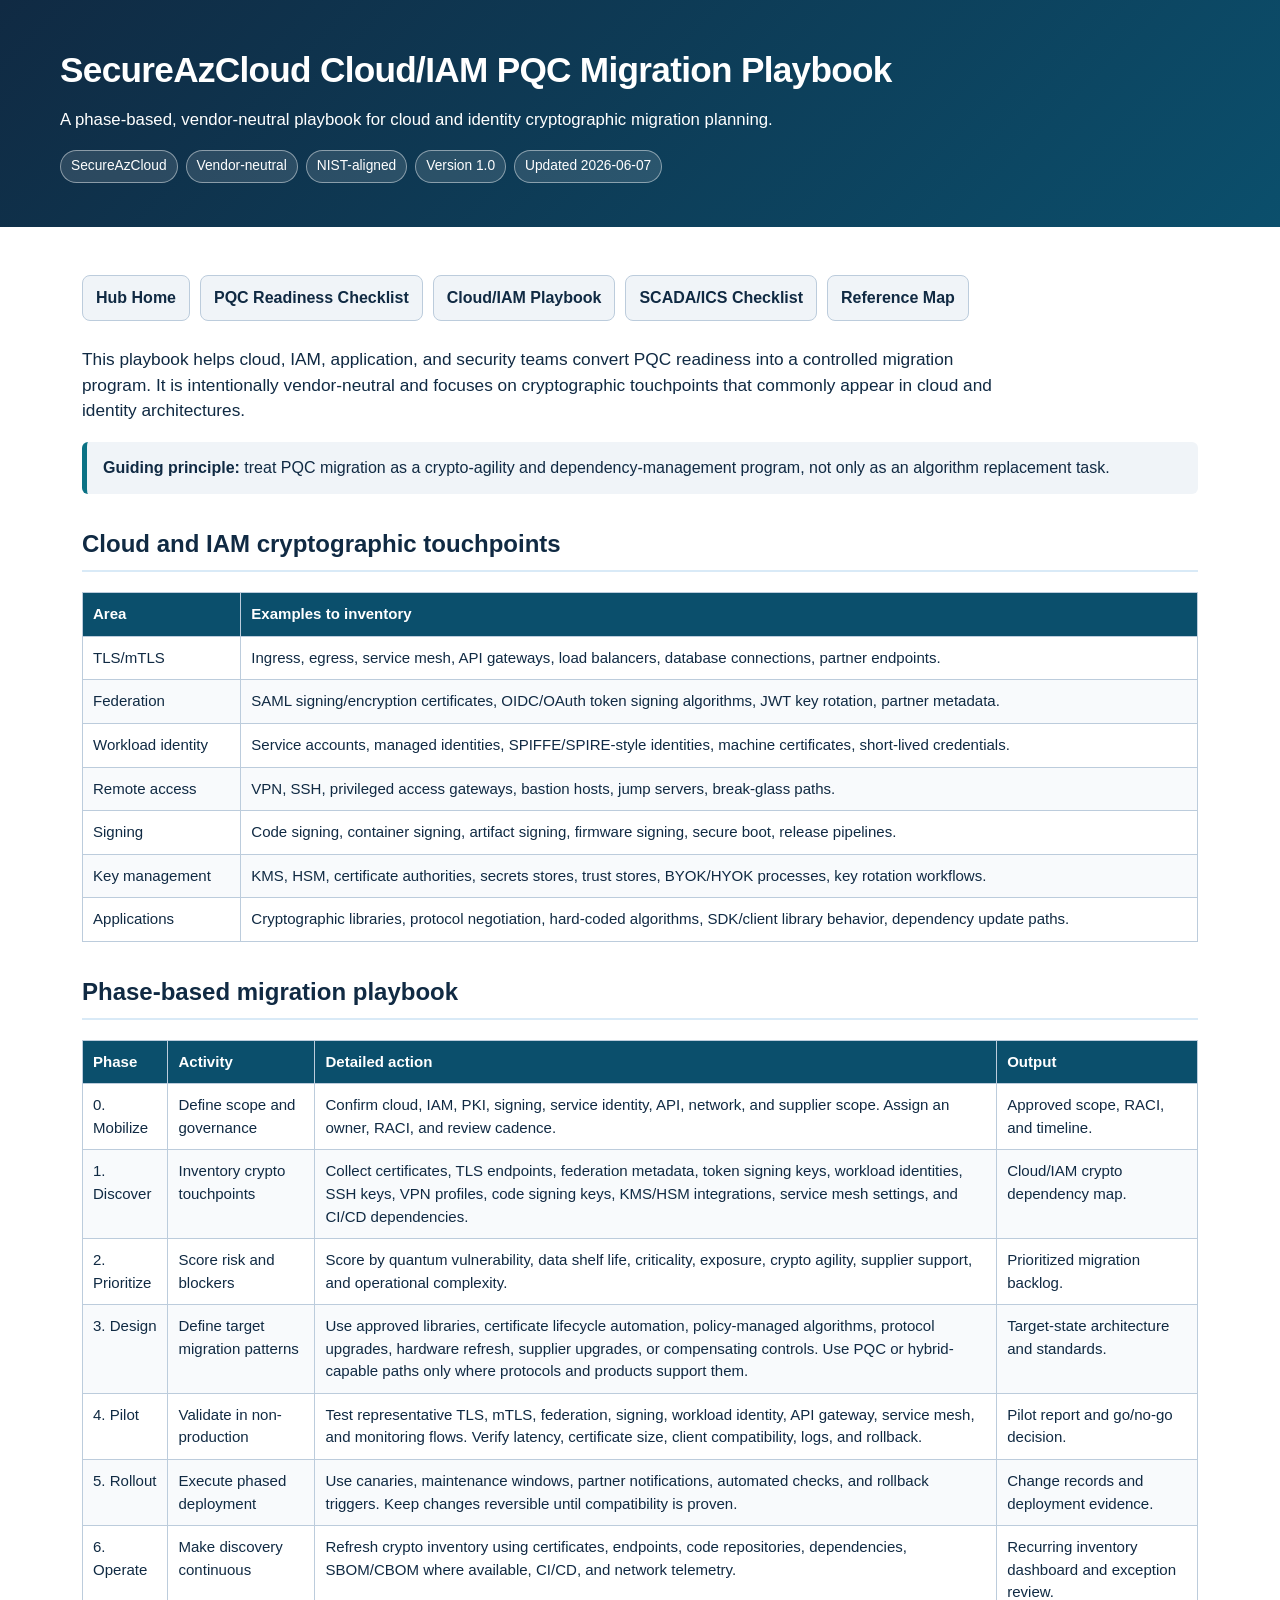
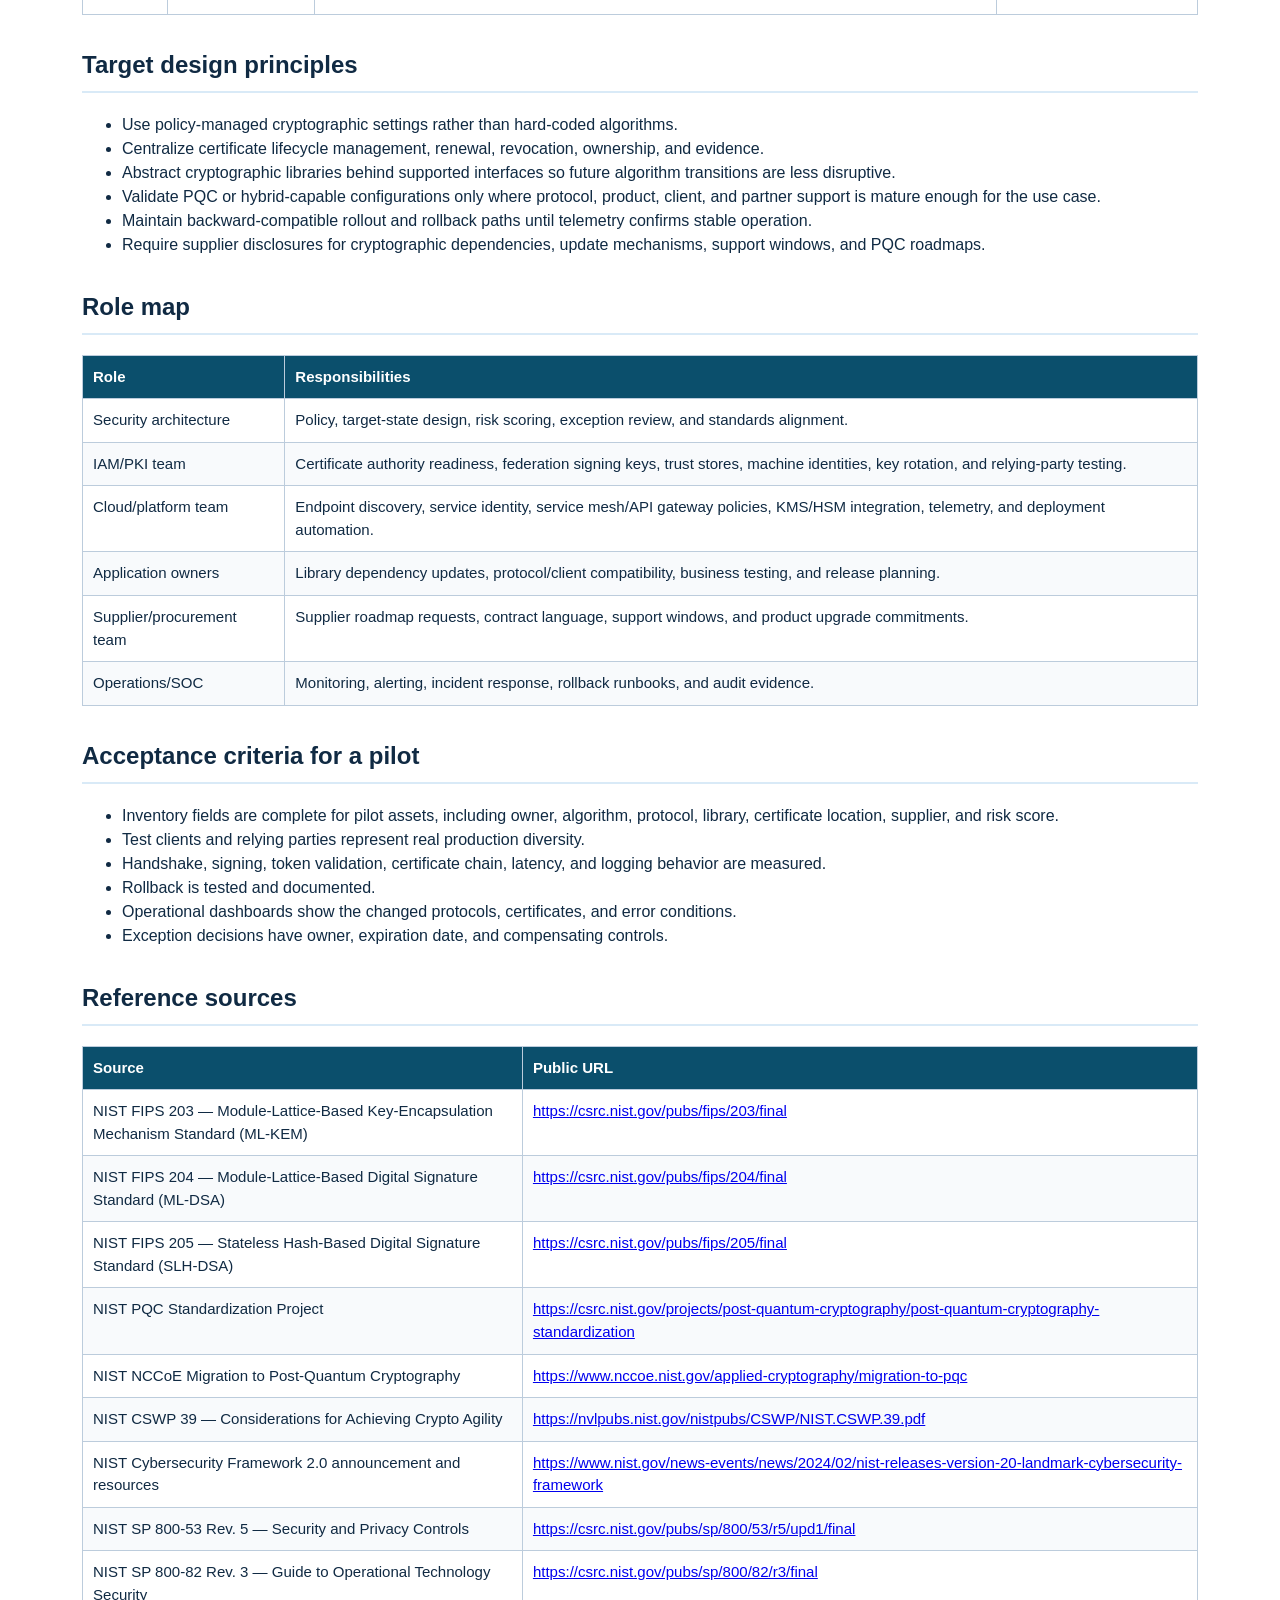
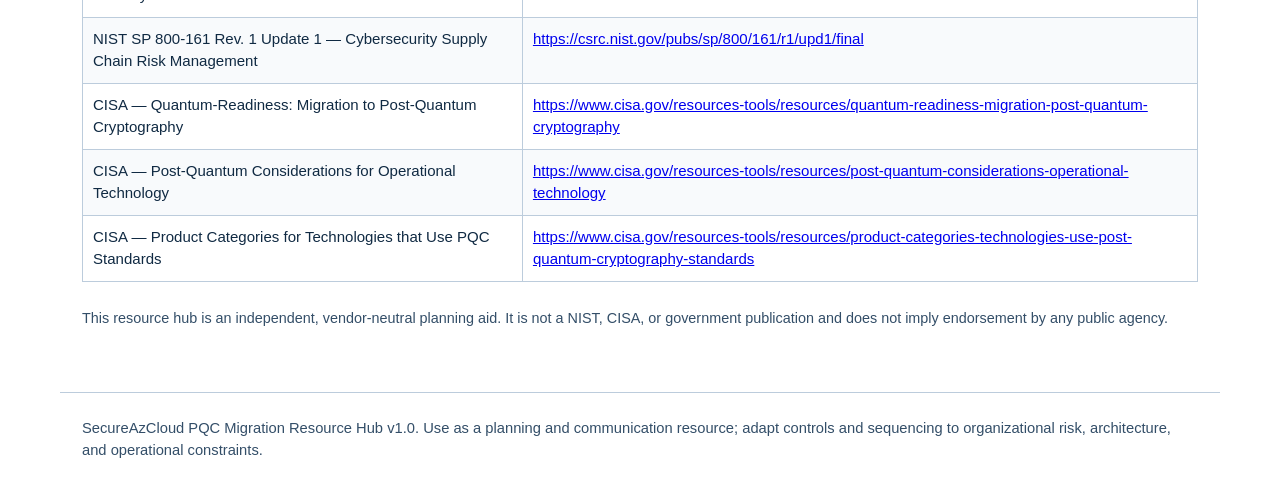
==== resources/cloud-iam-migration-playbook.html @ fd3730c9 "Add files via upload" ====
<!doctype html>
<html lang="en">
<head>
  <meta charset="utf-8">
  <meta name="viewport" content="width=device-width,initial-scale=1">
  <title>SecureAzCloud Cloud/IAM PQC Migration Playbook</title>
  <link rel="stylesheet" href="../assets/style.css">
</head>
<body>
<header>
  <div class="wrap">
    <h1>SecureAzCloud Cloud/IAM PQC Migration Playbook</h1>
    <p>A phase-based, vendor-neutral playbook for cloud and identity cryptographic migration planning.</p>
    <div class="badges">
      <span class="badge">SecureAzCloud</span>
      <span class="badge">Vendor-neutral</span>
      <span class="badge">NIST-aligned</span>
      <span class="badge">Version 1.0</span>
      <span class="badge">Updated 2026-06-07</span>
    </div>
  </div>
</header>
<main>
<nav class="hubnav">
  <a href="../index.html">Hub Home</a>
  <a href="../resources/pqc-readiness-checklist.html">PQC Readiness Checklist</a>
  <a href="../resources/cloud-iam-migration-playbook.html">Cloud/IAM Playbook</a>
  <a href="../resources/scada-ics-pqc-checklist.html">SCADA/ICS Checklist</a>
  <a href="../resources/reference-map.html">Reference Map</a>
</nav>

<section>
<p class="lead">This playbook helps cloud, IAM, application, and security teams convert PQC readiness into a controlled migration program. It is intentionally vendor-neutral and focuses on cryptographic touchpoints that commonly appear in cloud and identity architectures.</p>
<div class="notice"><strong>Guiding principle:</strong> treat PQC migration as a crypto-agility and dependency-management program, not only as an algorithm replacement task.</div>
</section>
<section>
<h2>Cloud and IAM cryptographic touchpoints</h2>
<table>
<thead><tr><th>Area</th><th>Examples to inventory</th></tr></thead>
<tbody><tr><td>TLS/mTLS</td><td>Ingress, egress, service mesh, API gateways, load balancers, database connections, partner endpoints.</td></tr>
<tr><td>Federation</td><td>SAML signing/encryption certificates, OIDC/OAuth token signing algorithms, JWT key rotation, partner metadata.</td></tr>
<tr><td>Workload identity</td><td>Service accounts, managed identities, SPIFFE/SPIRE-style identities, machine certificates, short-lived credentials.</td></tr>
<tr><td>Remote access</td><td>VPN, SSH, privileged access gateways, bastion hosts, jump servers, break-glass paths.</td></tr>
<tr><td>Signing</td><td>Code signing, container signing, artifact signing, firmware signing, secure boot, release pipelines.</td></tr>
<tr><td>Key management</td><td>KMS, HSM, certificate authorities, secrets stores, trust stores, BYOK/HYOK processes, key rotation workflows.</td></tr>
<tr><td>Applications</td><td>Cryptographic libraries, protocol negotiation, hard-coded algorithms, SDK/client library behavior, dependency update paths.</td></tr></tbody>
</table>
</section>
<section>
<h2>Phase-based migration playbook</h2>
<table>
<thead><tr><th>Phase</th><th>Activity</th><th>Detailed action</th><th>Output</th></tr></thead>
<tbody><tr><td>0. Mobilize</td><td>Define scope and governance</td><td>Confirm cloud, IAM, PKI, signing, service identity, API, network, and supplier scope. Assign an owner, RACI, and review cadence.</td><td>Approved scope, RACI, and timeline.</td></tr>
<tr><td>1. Discover</td><td>Inventory crypto touchpoints</td><td>Collect certificates, TLS endpoints, federation metadata, token signing keys, workload identities, SSH keys, VPN profiles, code signing keys, KMS/HSM integrations, service mesh settings, and CI/CD dependencies.</td><td>Cloud/IAM crypto dependency map.</td></tr>
<tr><td>2. Prioritize</td><td>Score risk and blockers</td><td>Score by quantum vulnerability, data shelf life, criticality, exposure, crypto agility, supplier support, and operational complexity.</td><td>Prioritized migration backlog.</td></tr>
<tr><td>3. Design</td><td>Define target migration patterns</td><td>Use approved libraries, certificate lifecycle automation, policy-managed algorithms, protocol upgrades, hardware refresh, supplier upgrades, or compensating controls. Use PQC or hybrid-capable paths only where protocols and products support them.</td><td>Target-state architecture and standards.</td></tr>
<tr><td>4. Pilot</td><td>Validate in non-production</td><td>Test representative TLS, mTLS, federation, signing, workload identity, API gateway, service mesh, and monitoring flows. Verify latency, certificate size, client compatibility, logs, and rollback.</td><td>Pilot report and go/no-go decision.</td></tr>
<tr><td>5. Rollout</td><td>Execute phased deployment</td><td>Use canaries, maintenance windows, partner notifications, automated checks, and rollback triggers. Keep changes reversible until compatibility is proven.</td><td>Change records and deployment evidence.</td></tr>
<tr><td>6. Operate</td><td>Make discovery continuous</td><td>Refresh crypto inventory using certificates, endpoints, code repositories, dependencies, SBOM/CBOM where available, CI/CD, and network telemetry.</td><td>Recurring inventory dashboard and exception review.</td></tr></tbody>
</table>
</section>
<section>
<h2>Target design principles</h2>
<ul>
<li>Use policy-managed cryptographic settings rather than hard-coded algorithms.</li>
<li>Centralize certificate lifecycle management, renewal, revocation, ownership, and evidence.</li>
<li>Abstract cryptographic libraries behind supported interfaces so future algorithm transitions are less disruptive.</li>
<li>Validate PQC or hybrid-capable configurations only where protocol, product, client, and partner support is mature enough for the use case.</li>
<li>Maintain backward-compatible rollout and rollback paths until telemetry confirms stable operation.</li>
<li>Require supplier disclosures for cryptographic dependencies, update mechanisms, support windows, and PQC roadmaps.</li>
</ul>
</section>
<section>
<h2>Role map</h2>
<table>
<thead><tr><th>Role</th><th>Responsibilities</th></tr></thead>
<tbody>
<tr><td>Security architecture</td><td>Policy, target-state design, risk scoring, exception review, and standards alignment.</td></tr>
<tr><td>IAM/PKI team</td><td>Certificate authority readiness, federation signing keys, trust stores, machine identities, key rotation, and relying-party testing.</td></tr>
<tr><td>Cloud/platform team</td><td>Endpoint discovery, service identity, service mesh/API gateway policies, KMS/HSM integration, telemetry, and deployment automation.</td></tr>
<tr><td>Application owners</td><td>Library dependency updates, protocol/client compatibility, business testing, and release planning.</td></tr>
<tr><td>Supplier/procurement team</td><td>Supplier roadmap requests, contract language, support windows, and product upgrade commitments.</td></tr>
<tr><td>Operations/SOC</td><td>Monitoring, alerting, incident response, rollback runbooks, and audit evidence.</td></tr>
</tbody>
</table>
</section>
<section>
<h2>Acceptance criteria for a pilot</h2>
<ul>
<li>Inventory fields are complete for pilot assets, including owner, algorithm, protocol, library, certificate location, supplier, and risk score.</li>
<li>Test clients and relying parties represent real production diversity.</li>
<li>Handshake, signing, token validation, certificate chain, latency, and logging behavior are measured.</li>
<li>Rollback is tested and documented.</li>
<li>Operational dashboards show the changed protocols, certificates, and error conditions.</li>
<li>Exception decisions have owner, expiration date, and compensating controls.</li>
</ul>
</section>

<section id="references">
<h2>Reference sources</h2>
<table>
<thead><tr><th>Source</th><th>Public URL</th></tr></thead>
<tbody>
<tr><td>NIST FIPS 203 — Module-Lattice-Based Key-Encapsulation Mechanism Standard (ML-KEM)</td><td><a href="https://csrc.nist.gov/pubs/fips/203/final">https://csrc.nist.gov/pubs/fips/203/final</a></td></tr>
<tr><td>NIST FIPS 204 — Module-Lattice-Based Digital Signature Standard (ML-DSA)</td><td><a href="https://csrc.nist.gov/pubs/fips/204/final">https://csrc.nist.gov/pubs/fips/204/final</a></td></tr>
<tr><td>NIST FIPS 205 — Stateless Hash-Based Digital Signature Standard (SLH-DSA)</td><td><a href="https://csrc.nist.gov/pubs/fips/205/final">https://csrc.nist.gov/pubs/fips/205/final</a></td></tr>
<tr><td>NIST PQC Standardization Project</td><td><a href="https://csrc.nist.gov/projects/post-quantum-cryptography/post-quantum-cryptography-standardization">https://csrc.nist.gov/projects/post-quantum-cryptography/post-quantum-cryptography-standardization</a></td></tr>
<tr><td>NIST NCCoE Migration to Post-Quantum Cryptography</td><td><a href="https://www.nccoe.nist.gov/applied-cryptography/migration-to-pqc">https://www.nccoe.nist.gov/applied-cryptography/migration-to-pqc</a></td></tr>
<tr><td>NIST CSWP 39 — Considerations for Achieving Crypto Agility</td><td><a href="https://nvlpubs.nist.gov/nistpubs/CSWP/NIST.CSWP.39.pdf">https://nvlpubs.nist.gov/nistpubs/CSWP/NIST.CSWP.39.pdf</a></td></tr>
<tr><td>NIST Cybersecurity Framework 2.0 announcement and resources</td><td><a href="https://www.nist.gov/news-events/news/2024/02/nist-releases-version-20-landmark-cybersecurity-framework">https://www.nist.gov/news-events/news/2024/02/nist-releases-version-20-landmark-cybersecurity-framework</a></td></tr>
<tr><td>NIST SP 800-53 Rev. 5 — Security and Privacy Controls</td><td><a href="https://csrc.nist.gov/pubs/sp/800/53/r5/upd1/final">https://csrc.nist.gov/pubs/sp/800/53/r5/upd1/final</a></td></tr>
<tr><td>NIST SP 800-82 Rev. 3 — Guide to Operational Technology Security</td><td><a href="https://csrc.nist.gov/pubs/sp/800/82/r3/final">https://csrc.nist.gov/pubs/sp/800/82/r3/final</a></td></tr>
<tr><td>NIST SP 800-161 Rev. 1 Update 1 — Cybersecurity Supply Chain Risk Management</td><td><a href="https://csrc.nist.gov/pubs/sp/800/161/r1/upd1/final">https://csrc.nist.gov/pubs/sp/800/161/r1/upd1/final</a></td></tr>
<tr><td>CISA — Quantum-Readiness: Migration to Post-Quantum Cryptography</td><td><a href="https://www.cisa.gov/resources-tools/resources/quantum-readiness-migration-post-quantum-cryptography">https://www.cisa.gov/resources-tools/resources/quantum-readiness-migration-post-quantum-cryptography</a></td></tr>
<tr><td>CISA — Post-Quantum Considerations for Operational Technology</td><td><a href="https://www.cisa.gov/resources-tools/resources/post-quantum-considerations-operational-technology">https://www.cisa.gov/resources-tools/resources/post-quantum-considerations-operational-technology</a></td></tr>
<tr><td>CISA — Product Categories for Technologies that Use PQC Standards</td><td><a href="https://www.cisa.gov/resources-tools/resources/product-categories-technologies-use-post-quantum-cryptography-standards">https://www.cisa.gov/resources-tools/resources/product-categories-technologies-use-post-quantum-cryptography-standards</a></td></tr>
</tbody>
</table>
<p class="small">This resource hub is an independent, vendor-neutral planning aid. It is not a NIST, CISA, or government publication and does not imply endorsement by any public agency.</p>
</section>
</main>
<footer>
  SecureAzCloud PQC Migration Resource Hub v1.0. Use as a planning and communication resource; adapt controls and sequencing to organizational risk, architecture, and operational constraints.
</footer>
</body>
</html>
---- assets/style.css ----
:root {
  --navy: #102A43;
  --blue: #0B4F6C;
  --sky: #D9EAF7;
  --slate: #334E68;
  --light: #F0F4F8;
  --border: #BCCCDC;
  --accent: #0B7285;
  --warning: #9A3412;
  --success: #14532D;
}
* { box-sizing: border-box; }
body {
  margin: 0;
  font-family: Arial, Helvetica, sans-serif;
  color: var(--navy);
  background: #ffffff;
  line-height: 1.5;
}
header {
  background: linear-gradient(135deg, var(--navy), var(--blue));
  color: #fff;
  padding: 44px 28px;
}
header .wrap, main, footer {
  max-width: 1160px;
  margin: 0 auto;
}
header h1 {
  margin: 0 0 10px;
  font-size: 2.2rem;
  letter-spacing: -0.02em;
}
header p {
  max-width: 880px;
  margin: 6px 0 0;
  font-size: 1.05rem;
}
.badges {
  display: flex;
  flex-wrap: wrap;
  gap: 8px;
  margin-top: 18px;
}
.badge {
  border: 1px solid rgba(255,255,255,0.45);
  border-radius: 999px;
  padding: 5px 10px;
  font-size: 0.86rem;
  background: rgba(255,255,255,0.12);
}
main {
  padding: 30px 22px 48px;
}
nav.hubnav {
  display: flex;
  flex-wrap: wrap;
  gap: 10px;
  margin: 18px 0 26px;
}
nav.hubnav a {
  text-decoration: none;
  background: var(--light);
  color: var(--navy);
  border: 1px solid var(--border);
  padding: 10px 13px;
  border-radius: 8px;
  font-weight: 600;
}
h2 {
  margin-top: 32px;
  padding-bottom: 8px;
  border-bottom: 2px solid var(--sky);
  color: var(--navy);
}
h3 { color: var(--slate); margin-top: 24px; }
.lead { font-size: 1.08rem; max-width: 920px; }
.grid {
  display: grid;
  grid-template-columns: repeat(auto-fit, minmax(245px, 1fr));
  gap: 16px;
  margin: 20px 0;
}
.card {
  border: 1px solid var(--border);
  border-radius: 12px;
  padding: 18px;
  background: #fff;
  box-shadow: 0 1px 4px rgba(16,42,67,0.06);
}
.card h3 { margin-top: 0; }
.card a.button, a.button {
  display: inline-block;
  margin-top: 8px;
  background: var(--blue);
  color: #fff;
  padding: 10px 13px;
  border-radius: 8px;
  text-decoration: none;
  font-weight: 700;
}
.notice {
  border-left: 5px solid var(--accent);
  background: var(--light);
  padding: 14px 16px;
  margin: 18px 0;
  border-radius: 6px;
}
.warning {
  border-left-color: var(--warning);
}
table {
  width: 100%;
  border-collapse: collapse;
  margin: 16px 0 26px;
  font-size: 0.94rem;
}
th, td {
  border: 1px solid var(--border);
  vertical-align: top;
  padding: 10px;
}
th {
  background: var(--blue);
  color: #fff;
  text-align: left;
}
tbody tr:nth-child(even) { background: #F8FAFC; }
code {
  background: var(--light);
  padding: 2px 5px;
  border-radius: 4px;
}
footer {
  border-top: 1px solid var(--border);
  padding: 24px 22px 40px;
  color: var(--slate);
  font-size: 0.92rem;
}
.checklist td:first-child { width: 18%; font-weight: 700; }
.small { font-size: 0.9rem; color: var(--slate); }
@media print {
  nav.hubnav, a.button { display: none; }
  header { padding: 24px; }
  table { page-break-inside: auto; }
}
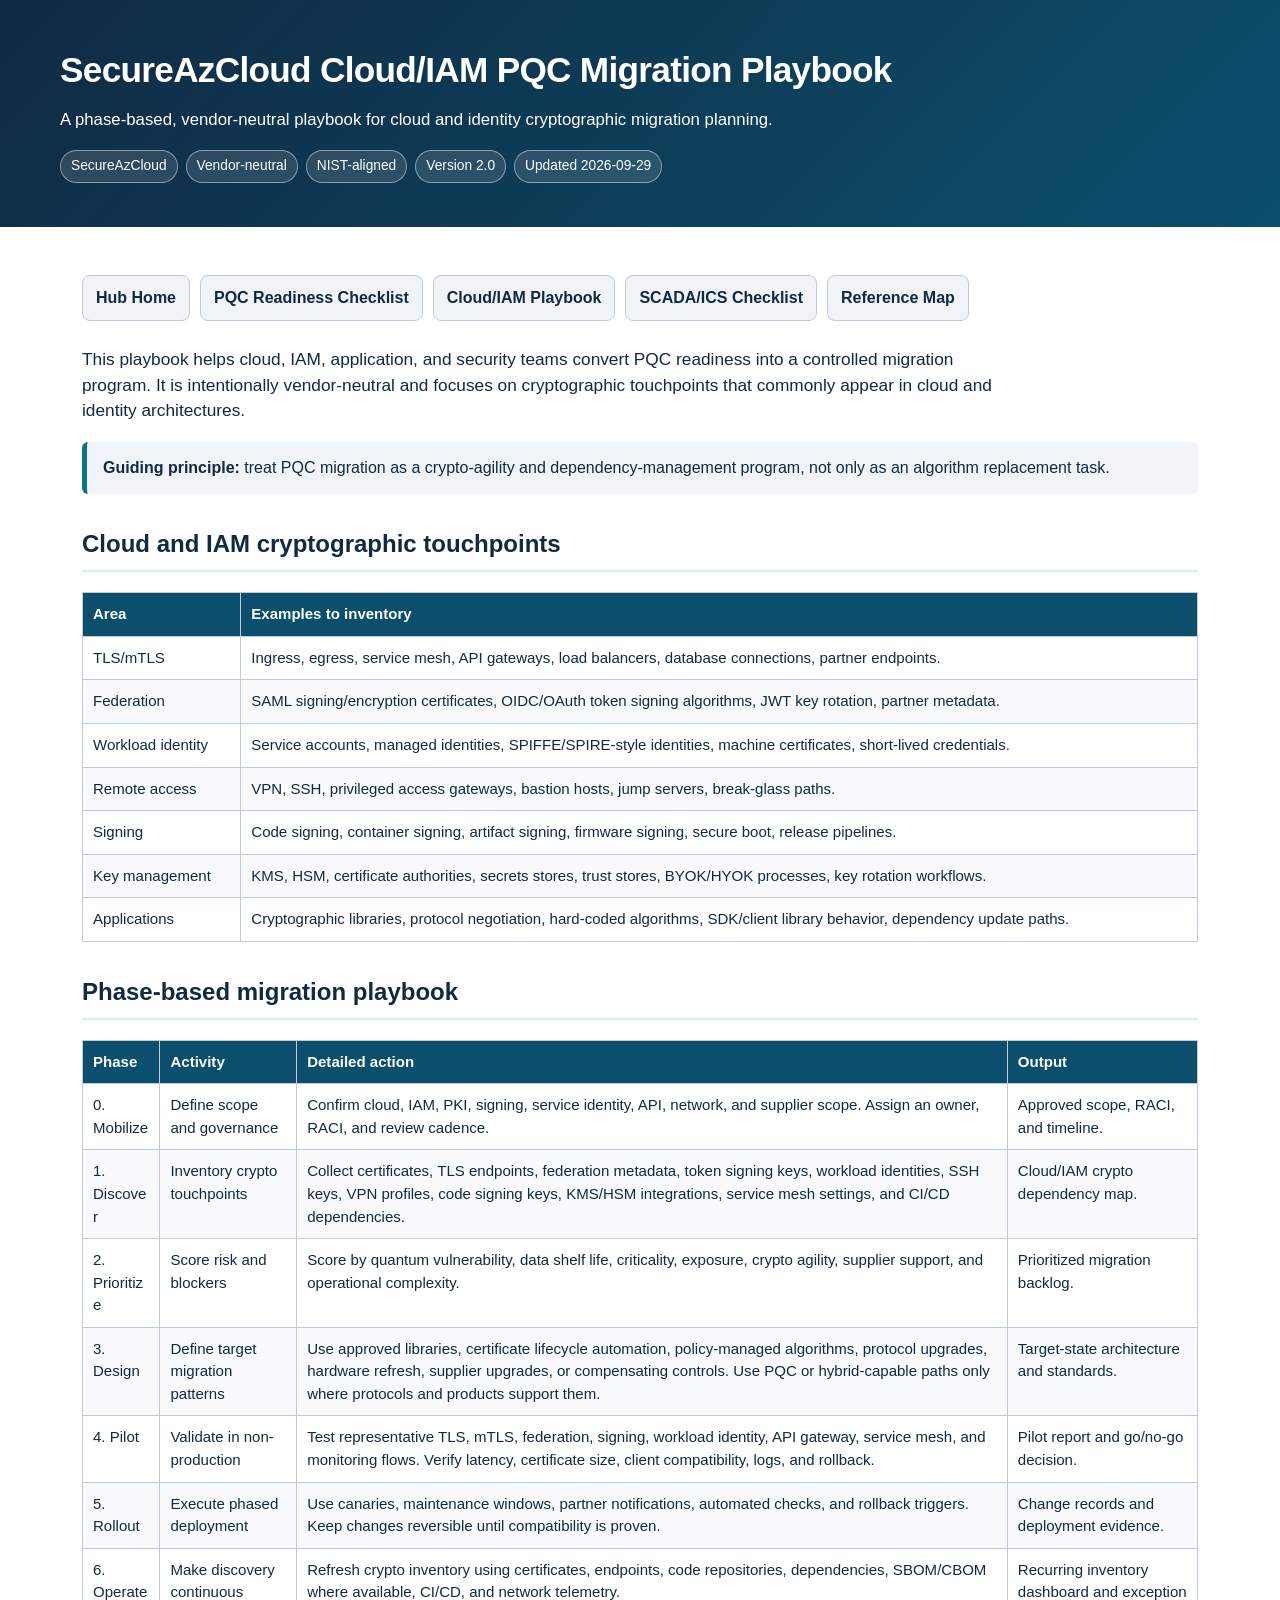
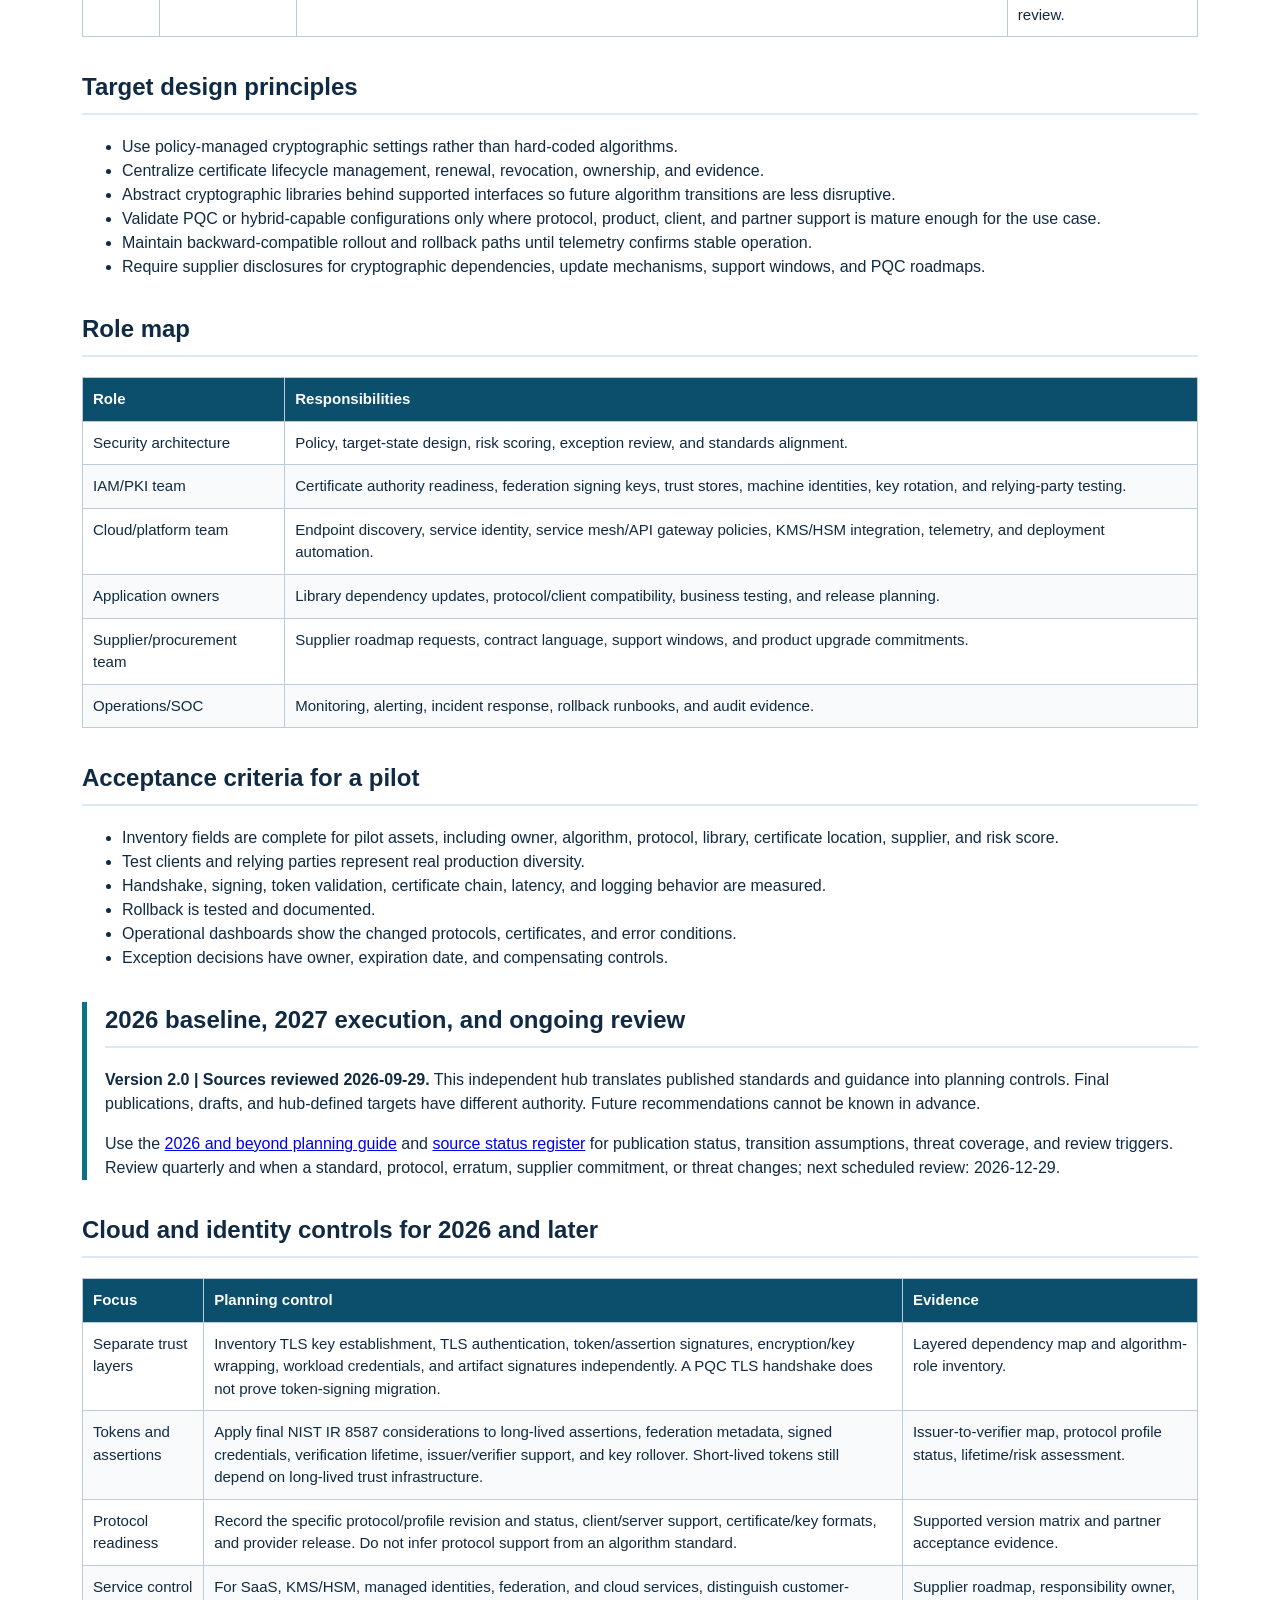
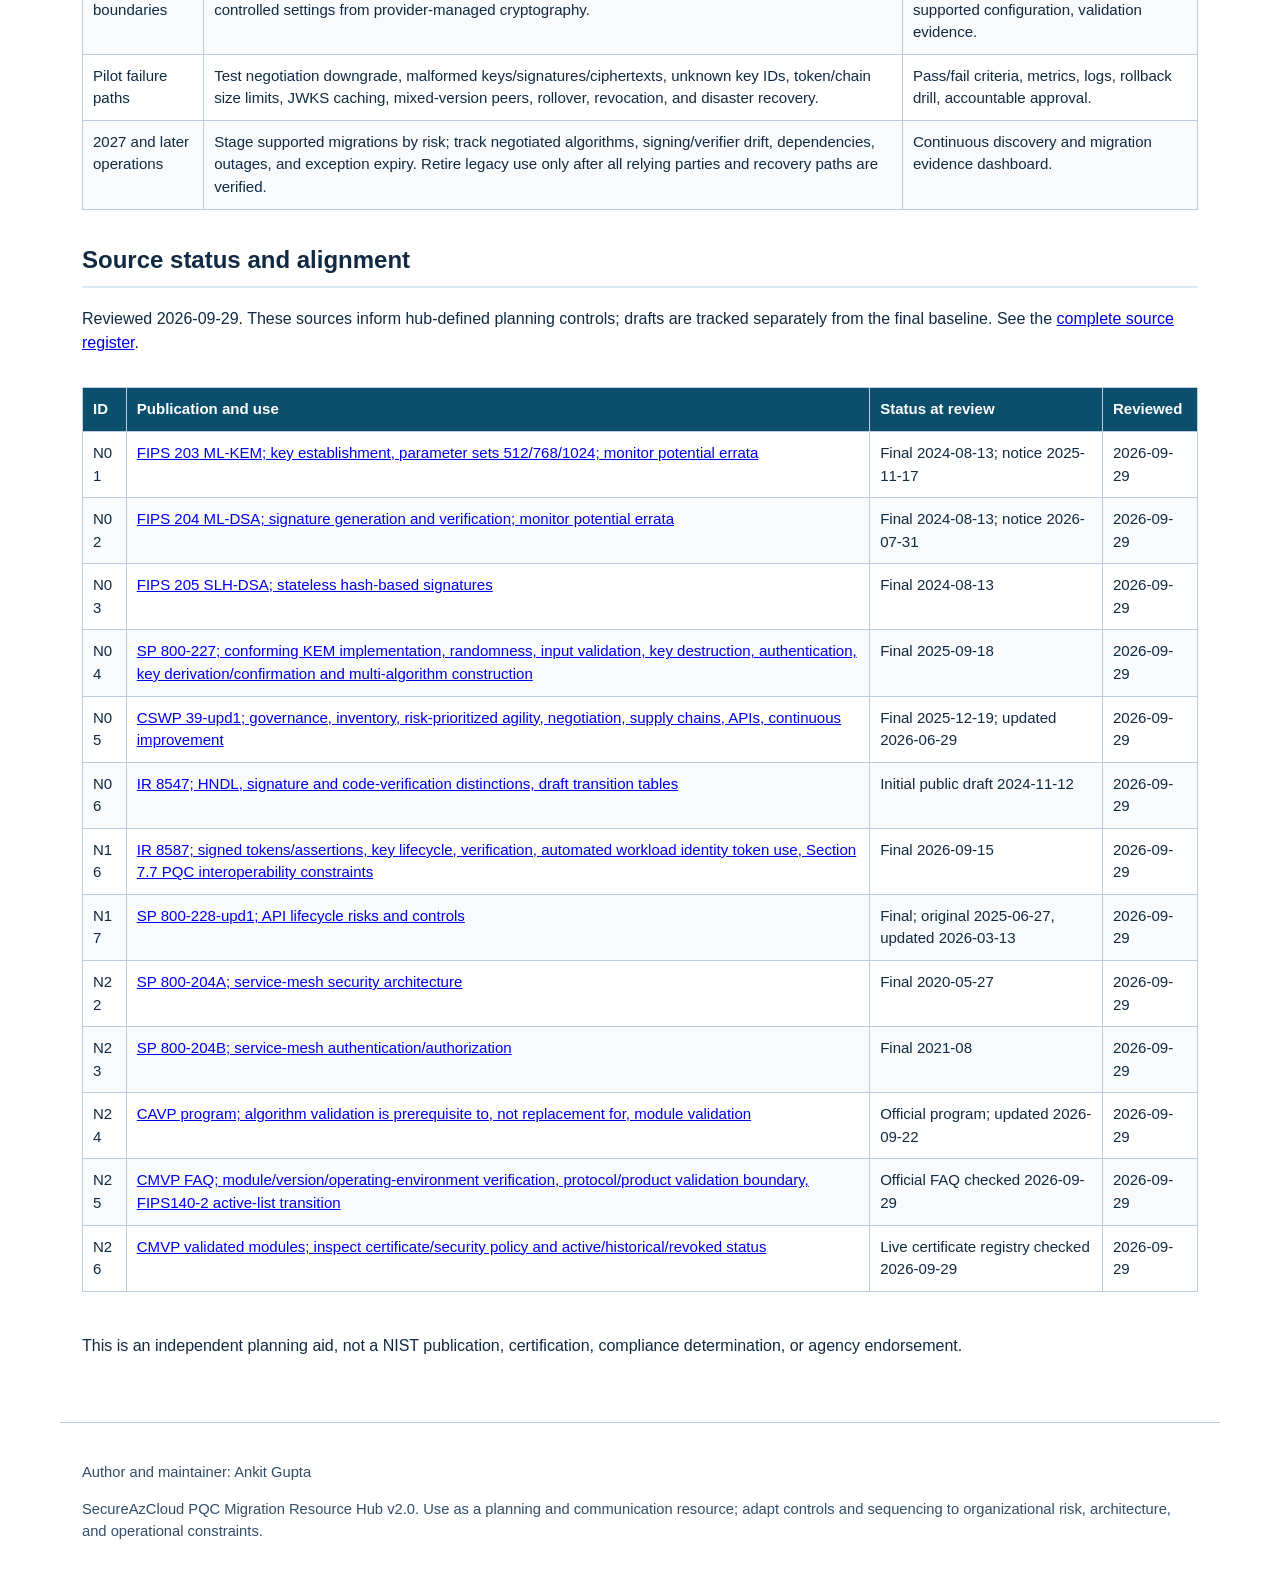
==== commit 3a0ab562: "Update PQC Hub to v2.0.0 for 2026 and beyond Update Excel templates, PDF and CSV companions, NIST so" ====
--- a/resources/cloud-iam-migration-playbook.html
+++ b/resources/cloud-iam-migration-playbook.html
@@ -5,6 +5,7 @@
   <meta name="viewport" content="width=device-width,initial-scale=1">
   <title>SecureAzCloud Cloud/IAM PQC Migration Playbook</title>
   <link rel="stylesheet" href="../assets/style.css">
+<meta name="author" content="Ankit Gupta">
 </head>
 <body>
 <header>
@@ -15,8 +16,8 @@
       <span class="badge">SecureAzCloud</span>
       <span class="badge">Vendor-neutral</span>
       <span class="badge">NIST-aligned</span>
-      <span class="badge">Version 1.0</span>
-      <span class="badge">Updated 2026-06-07</span>
+      <span class="badge">Version 2.0</span>
+      <span class="badge">Updated 2026-09-29</span>
     </div>
   </div>
 </header>
@@ -96,31 +97,17 @@
 </ul>
 </section>
 
-<section id="references">
-<h2>Reference sources</h2>
-<table>
-<thead><tr><th>Source</th><th>Public URL</th></tr></thead>
-<tbody>
-<tr><td>NIST FIPS 203 — Module-Lattice-Based Key-Encapsulation Mechanism Standard (ML-KEM)</td><td><a href="https://csrc.nist.gov/pubs/fips/203/final">https://csrc.nist.gov/pubs/fips/203/final</a></td></tr>
-<tr><td>NIST FIPS 204 — Module-Lattice-Based Digital Signature Standard (ML-DSA)</td><td><a href="https://csrc.nist.gov/pubs/fips/204/final">https://csrc.nist.gov/pubs/fips/204/final</a></td></tr>
-<tr><td>NIST FIPS 205 — Stateless Hash-Based Digital Signature Standard (SLH-DSA)</td><td><a href="https://csrc.nist.gov/pubs/fips/205/final">https://csrc.nist.gov/pubs/fips/205/final</a></td></tr>
-<tr><td>NIST PQC Standardization Project</td><td><a href="https://csrc.nist.gov/projects/post-quantum-cryptography/post-quantum-cryptography-standardization">https://csrc.nist.gov/projects/post-quantum-cryptography/post-quantum-cryptography-standardization</a></td></tr>
-<tr><td>NIST NCCoE Migration to Post-Quantum Cryptography</td><td><a href="https://www.nccoe.nist.gov/applied-cryptography/migration-to-pqc">https://www.nccoe.nist.gov/applied-cryptography/migration-to-pqc</a></td></tr>
-<tr><td>NIST CSWP 39 — Considerations for Achieving Crypto Agility</td><td><a href="https://nvlpubs.nist.gov/nistpubs/CSWP/NIST.CSWP.39.pdf">https://nvlpubs.nist.gov/nistpubs/CSWP/NIST.CSWP.39.pdf</a></td></tr>
-<tr><td>NIST Cybersecurity Framework 2.0 announcement and resources</td><td><a href="https://www.nist.gov/news-events/news/2024/02/nist-releases-version-20-landmark-cybersecurity-framework">https://www.nist.gov/news-events/news/2024/02/nist-releases-version-20-landmark-cybersecurity-framework</a></td></tr>
-<tr><td>NIST SP 800-53 Rev. 5 — Security and Privacy Controls</td><td><a href="https://csrc.nist.gov/pubs/sp/800/53/r5/upd1/final">https://csrc.nist.gov/pubs/sp/800/53/r5/upd1/final</a></td></tr>
-<tr><td>NIST SP 800-82 Rev. 3 — Guide to Operational Technology Security</td><td><a href="https://csrc.nist.gov/pubs/sp/800/82/r3/final">https://csrc.nist.gov/pubs/sp/800/82/r3/final</a></td></tr>
-<tr><td>NIST SP 800-161 Rev. 1 Update 1 — Cybersecurity Supply Chain Risk Management</td><td><a href="https://csrc.nist.gov/pubs/sp/800/161/r1/upd1/final">https://csrc.nist.gov/pubs/sp/800/161/r1/upd1/final</a></td></tr>
-<tr><td>CISA — Quantum-Readiness: Migration to Post-Quantum Cryptography</td><td><a href="https://www.cisa.gov/resources-tools/resources/quantum-readiness-migration-post-quantum-cryptography">https://www.cisa.gov/resources-tools/resources/quantum-readiness-migration-post-quantum-cryptography</a></td></tr>
-<tr><td>CISA — Post-Quantum Considerations for Operational Technology</td><td><a href="https://www.cisa.gov/resources-tools/resources/post-quantum-considerations-operational-technology">https://www.cisa.gov/resources-tools/resources/post-quantum-considerations-operational-technology</a></td></tr>
-<tr><td>CISA — Product Categories for Technologies that Use PQC Standards</td><td><a href="https://www.cisa.gov/resources-tools/resources/product-categories-technologies-use-post-quantum-cryptography-standards">https://www.cisa.gov/resources-tools/resources/product-categories-technologies-use-post-quantum-cryptography-standards</a></td></tr>
-</tbody>
-</table>
-<p class="small">This resource hub is an independent, vendor-neutral planning aid. It is not a NIST, CISA, or government publication and does not imply endorsement by any public agency.</p>
+<section class="currency-note">
+<h2>2026 baseline, 2027 execution, and ongoing review</h2>
+<p><strong>Version 2.0 | Sources reviewed 2026-09-29.</strong> This independent hub translates published standards and guidance into planning controls. Final publications, drafts, and hub-defined targets have different authority. Future recommendations cannot be known in advance.</p>
+<p>Use the <a href="nist-2026-and-beyond.html">2026 and beyond planning guide</a> and <a href="reference-map.html">source status register</a> for publication status, transition assumptions, threat coverage, and review triggers. Review quarterly and when a standard, protocol, erratum, supplier commitment, or threat changes; next scheduled review: 2026-12-29.</p>
 </section>
+<section><h2>Cloud and identity controls for 2026 and later</h2><table><thead><tr><th>Focus</th><th>Planning control</th><th>Evidence</th></tr></thead><tbody><tr><td>Separate trust layers</td><td>Inventory TLS key establishment, TLS authentication, token/assertion signatures, encryption/key wrapping, workload credentials, and artifact signatures independently. A PQC TLS handshake does not prove token-signing migration.</td><td>Layered dependency map and algorithm-role inventory.</td></tr><tr><td>Tokens and assertions</td><td>Apply final NIST IR 8587 considerations to long-lived assertions, federation metadata, signed credentials, verification lifetime, issuer/verifier support, and key rollover. Short-lived tokens still depend on long-lived trust infrastructure.</td><td>Issuer-to-verifier map, protocol profile status, lifetime/risk assessment.</td></tr><tr><td>Protocol readiness</td><td>Record the specific protocol/profile revision and status, client/server support, certificate/key formats, and provider release. Do not infer protocol support from an algorithm standard.</td><td>Supported version matrix and partner acceptance evidence.</td></tr><tr><td>Service control boundaries</td><td>For SaaS, KMS/HSM, managed identities, federation, and cloud services, distinguish customer-controlled settings from provider-managed cryptography.</td><td>Supplier roadmap, responsibility owner, supported configuration, validation evidence.</td></tr><tr><td>Pilot failure paths</td><td>Test negotiation downgrade, malformed keys/signatures/ciphertexts, unknown key IDs, token/chain size limits, JWKS caching, mixed-version peers, rollover, revocation, and disaster recovery.</td><td>Pass/fail criteria, metrics, logs, rollback drill, accountable approval.</td></tr><tr><td>2027 and later operations</td><td>Stage supported migrations by risk; track negotiated algorithms, signing/verifier drift, dependencies, outages, and exception expiry. Retire legacy use only after all relying parties and recovery paths are verified.</td><td>Continuous discovery and migration evidence dashboard.</td></tr></tbody></table></section>
+<section id="references"><h2>Source status and alignment</h2><p>Reviewed 2026-09-29. These sources inform hub-defined planning controls; drafts are tracked separately from the final baseline. See the <a href="reference-map.html">complete source register</a>.</p><div class="table-scroll"><table><thead><tr><th>ID</th><th>Publication and use</th><th>Status at review</th><th>Reviewed</th></tr></thead><tbody><tr><td>N01</td><td><a href="https://csrc.nist.gov/pubs/fips/203/final">FIPS 203 ML-KEM; key establishment, parameter sets 512/768/1024; monitor potential errata</a></td><td>Final 2024-08-13; notice 2025-11-17</td><td>2026-09-29</td></tr><tr><td>N02</td><td><a href="https://csrc.nist.gov/pubs/fips/204/final">FIPS 204 ML-DSA; signature generation and verification; monitor potential errata</a></td><td>Final 2024-08-13; notice 2026-07-31</td><td>2026-09-29</td></tr><tr><td>N03</td><td><a href="https://csrc.nist.gov/pubs/fips/205/final">FIPS 205 SLH-DSA; stateless hash-based signatures</a></td><td>Final 2024-08-13</td><td>2026-09-29</td></tr><tr><td>N04</td><td><a href="https://csrc.nist.gov/pubs/sp/800/227/final">SP 800-227; conforming KEM implementation, randomness, input validation, key destruction, authentication, key derivation/confirmation and multi-algorithm construction</a></td><td>Final 2025-09-18</td><td>2026-09-29</td></tr><tr><td>N05</td><td><a href="https://csrc.nist.gov/pubs/cswp/39/upd1/considerations-for-achieving-crypto-agility/final">CSWP 39-upd1; governance, inventory, risk-prioritized agility, negotiation, supply chains, APIs, continuous improvement</a></td><td>Final 2025-12-19; updated 2026-06-29</td><td>2026-09-29</td></tr><tr><td>N06</td><td><a href="https://csrc.nist.gov/pubs/ir/8547/ipd">IR 8547; HNDL, signature and code-verification distinctions, draft transition tables</a></td><td>Initial public draft 2024-11-12</td><td>2026-09-29</td></tr><tr><td>N16</td><td><a href="https://csrc.nist.gov/pubs/ir/8587/final">IR 8587; signed tokens/assertions, key lifecycle, verification, automated workload identity token use, Section 7.7 PQC interoperability constraints</a></td><td>Final 2026-09-15</td><td>2026-09-29</td></tr><tr><td>N17</td><td><a href="https://csrc.nist.gov/pubs/sp/800/228/upd1/final">SP 800-228-upd1; API lifecycle risks and controls</a></td><td>Final; original 2025-06-27, updated 2026-03-13</td><td>2026-09-29</td></tr><tr><td>N22</td><td><a href="https://csrc.nist.gov/pubs/sp/800/204/a/final">SP 800-204A; service-mesh security architecture</a></td><td>Final 2020-05-27</td><td>2026-09-29</td></tr><tr><td>N23</td><td><a href="https://csrc.nist.gov/pubs/sp/800/204/b/final">SP 800-204B; service-mesh authentication/authorization</a></td><td>Final 2021-08</td><td>2026-09-29</td></tr><tr><td>N24</td><td><a href="https://csrc.nist.gov/projects/cryptographic-algorithm-validation-program">CAVP program; algorithm validation is prerequisite to, not replacement for, module validation</a></td><td>Official program; updated 2026-09-22</td><td>2026-09-29</td></tr><tr><td>N25</td><td><a href="https://csrc.nist.gov/Projects/cryptographic-module-validation-program/faqs">CMVP FAQ; module/version/operating-environment verification, protocol/product validation boundary, FIPS140-2 active-list transition</a></td><td>Official FAQ checked 2026-09-29</td><td>2026-09-29</td></tr><tr><td>N26</td><td><a href="https://csrc.nist.gov/projects/cryptographic-module-validation-program/validated-modules">CMVP validated modules; inspect certificate/security policy and active/historical/revoked status</a></td><td>Live certificate registry checked 2026-09-29</td><td>2026-09-29</td></tr></tbody></table></div><p>This is an independent planning aid, not a NIST publication, certification, compliance determination, or agency endorsement.</p></section>
 </main>
 <footer>
-  SecureAzCloud PQC Migration Resource Hub v1.0. Use as a planning and communication resource; adapt controls and sequencing to organizational risk, architecture, and operational constraints.
+  <p>Author and maintainer: Ankit Gupta</p>
+  SecureAzCloud PQC Migration Resource Hub v2.0. Use as a planning and communication resource; adapt controls and sequencing to organizational risk, architecture, and operational constraints.
 </footer>
 </body>
 </html>
--- a/assets/style.css
+++ b/assets/style.css
@@ -143,4 +143,9 @@
   nav.hubnav, a.button { display: none; }
   header { padding: 24px; }
   table { page-break-inside: auto; }
-}+}
+/* v2.0 source-register readability */
+.table-scroll { overflow-x: auto; }
+td { overflow-wrap: anywhere; }
+.currency-note { border-left: 5px solid var(--accent); padding-left: 18px; }
+@media (max-width: 720px) { .table-scroll table { min-width: 660px; } }
